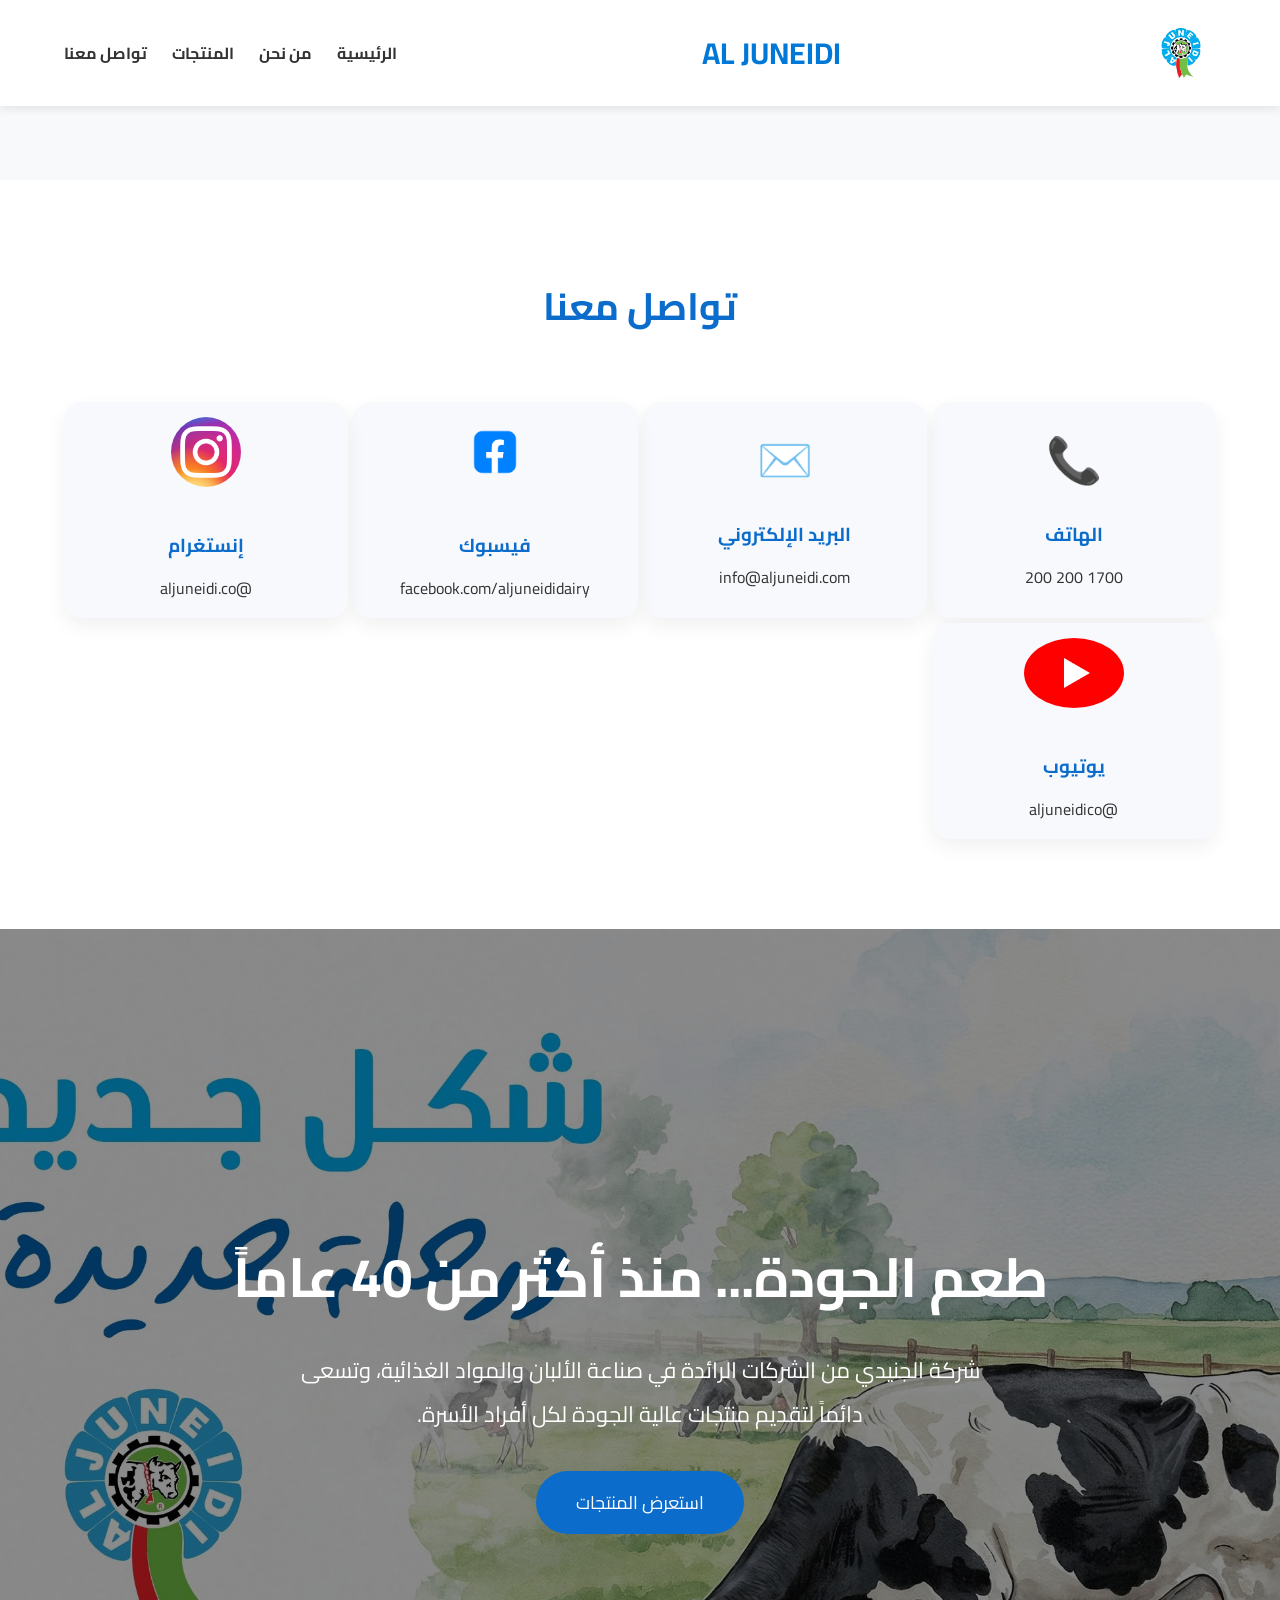
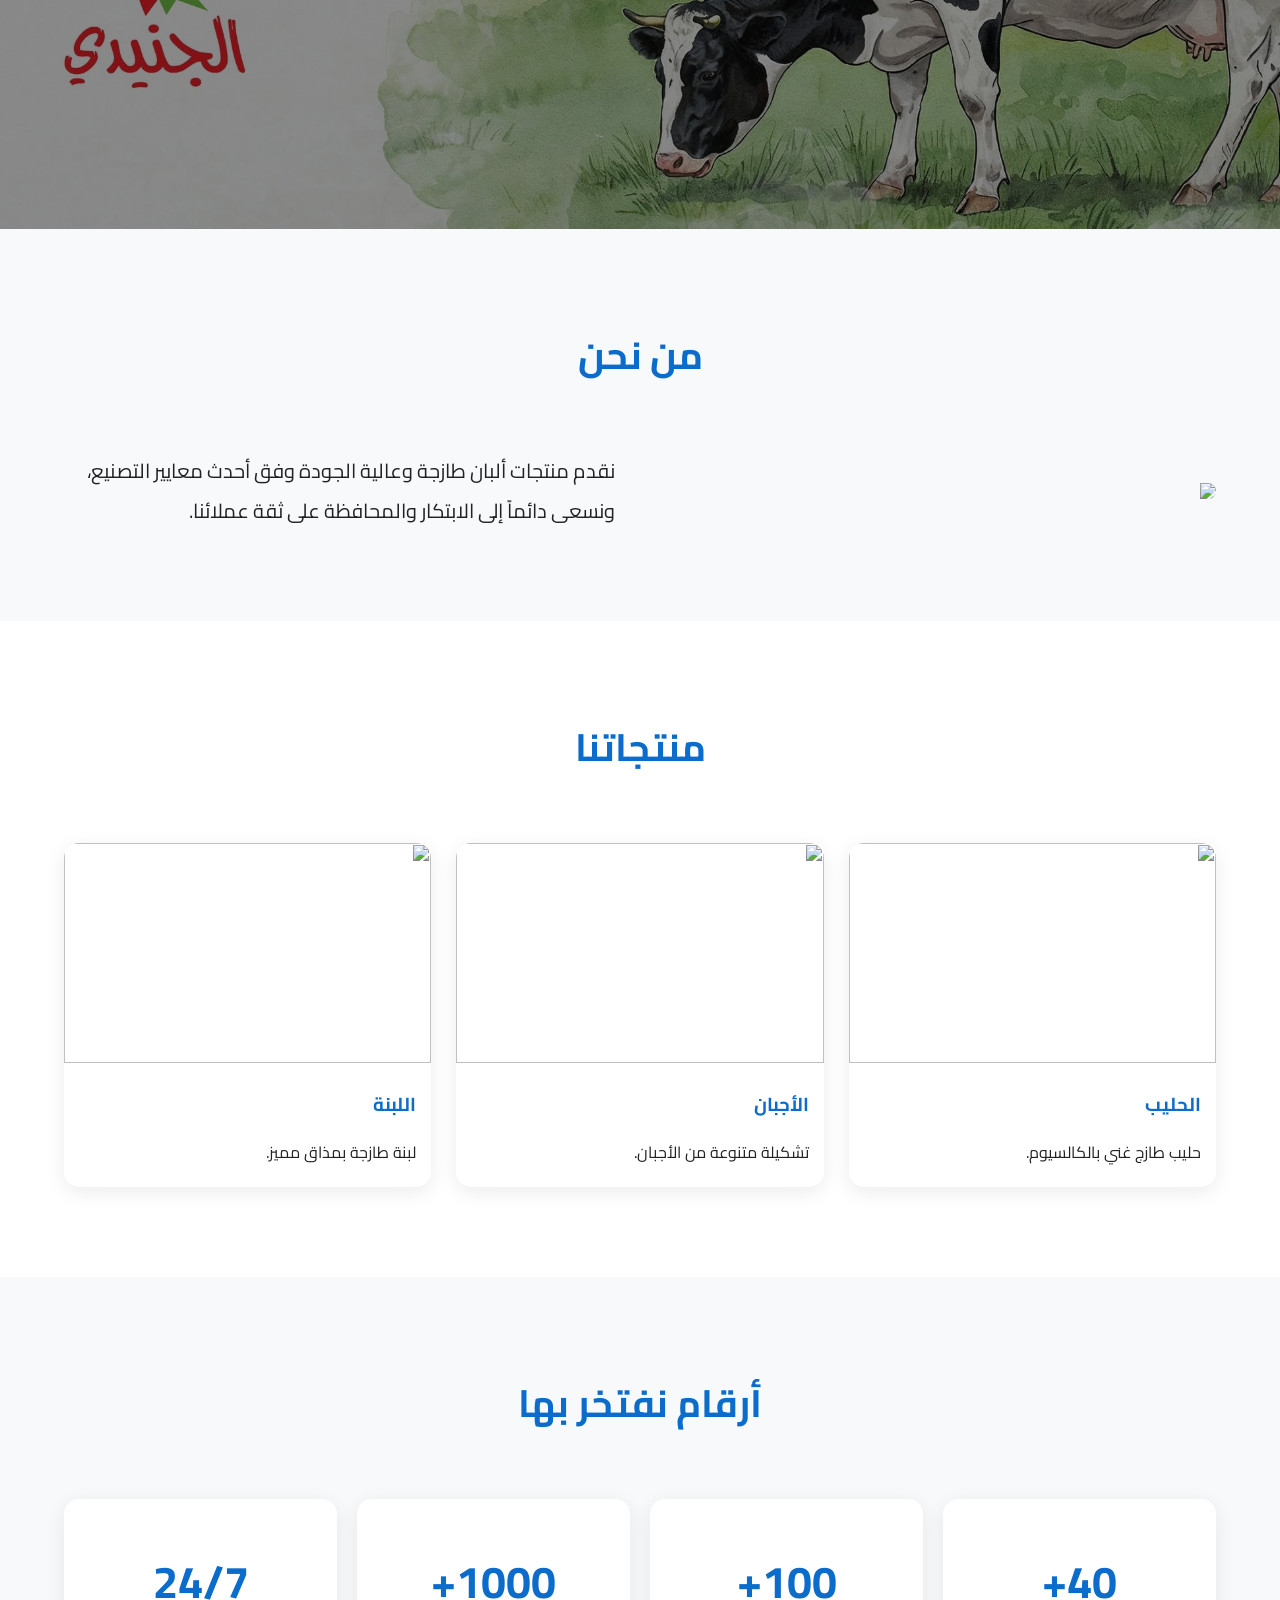
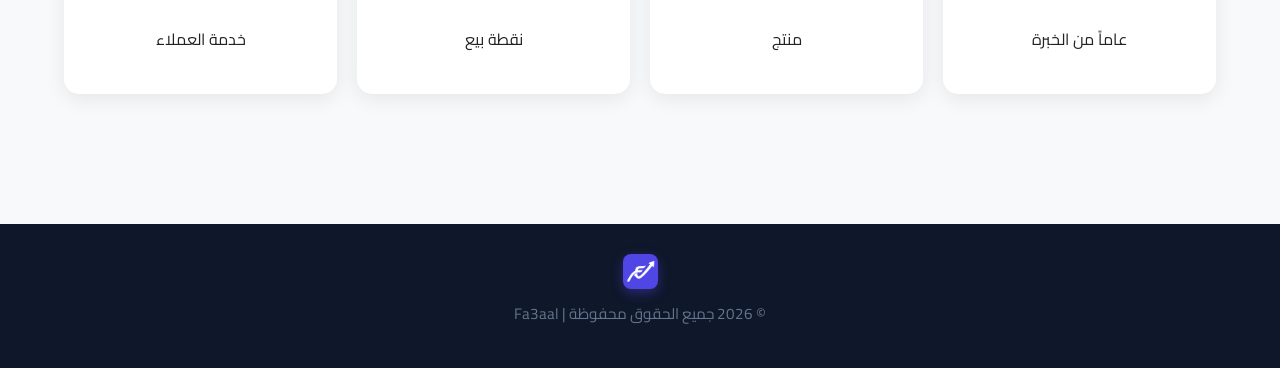
==== pages/Al-Juneidi.html @ 6ff8fcd7 "FA3AAL 1.7 ALJUNEIDI 1.0" ====
<!DOCTYPE html>
<html lang="ar" dir="rtl">

    <head>
        <meta charset="UTF-8">
        <meta name="viewport" content="width=device-width, initial-scale=1.0">
        <title>شركة الجنيدي</title>
        <link rel="icon" href="../images/Al-Juneidi/logo.jpg">
        <link rel="stylesheet" href="../css/Al-Juneidi/style.css">
        <link rel="stylesheet" href="../css/footer.css">
        <script >
            function mainpagebtn() {
                 window.location.href = "../index.html";
            }
        </script>
        <script src="../js/Al-Juneidi/main.js"></script>
        <link href="https://fonts.googleapis.com/css2?family=Cairo:wght@300;400;600;700&display=swap" rel="stylesheet">
    </head>
    <body>
        <header>
            <div class="container">
                <nav>
                    <img src="../images/Al-Juneidi/logo.jpg" alt="AL JUNEIDI Logo" class="logo-boxx">
                <div class="logo">AL JUNEIDI</div>
                    <ul>
                        <li><a href="#" onclick="scrollTocontainer()">الرئيسية</a></li>
                        <li><a href="#" onclick="scrollToabout_section()">من نحن</a></li>
                        <li><a href="#" onclick="scrollToproducts_section()">المنتجات</a></li>
                        <li><a href="#" onclick="scrollTocontact()">تواصل معنا</a></li>
                    </ul>
                </nav>
            </div>
        </header>
        <section class="gap">
            
        </section>
        <section id="contact" class="contact">
            <div class="container">
                <h2 class="title">تواصل معنا</h2>
                <div class="contact-grid">
                    <div class="contact-card">
                        <div class="icon">📞</div>
                        <h3>الهاتف</h3>
                        <p><a href="tel:1700200200">1700 200 200</a></p>
                    </div>
                    <div class="contact-card">
                        <div class="icon">✉️</div>
                        <h3>البريد الإلكتروني</h3>
                        <p><a href="mailto:info@aljuneidi.com">info@aljuneidi.com</a></p>
                    </div>
                    <div class="contact-card">
                            <a href="https://www.facebook.com/aljuneididairy" target="_blank">

                        <div class="icon">
                        <img class="logo-boxx" src="../icons/Facebook_icon.webp" alt="فيسبوك">
                        </div>
                        <h3>فيسبوك</h3>
                        <p>
                                facebook.com/aljuneididairy
                            </a>
                        </p>
                    </div>
                    <div class="contact-card">
                            <a href="https://www.instagram.com/aljuneidi.co" target="_blank">

                        <div class="icon">
                        <img class="logo-boxx" src="../icons/Instagram_icon.png" alt="إنستغرام">
                        </div>
                        <h3>إنستغرام</h3>
                        <p>
                                @aljuneidi.co
                            </a>
                        </p>
                    </div>
                    <div class="contact-card">
                            <a href="https://www.youtube.com/@aljuneidico" target="_blank">
                        <div class="icon">
                        <img class="logo-boxx" src="../icons/YouTube.svg.webp" alt="يوتيوب">
                        </div>
                        <h3>يوتيوب</h3>
                        <p>
                                @aljuneidico
                            </a>
                        </p>
                    </div>
                </div>
            </div>
        </section>
        <section class="hero">
            <div>
                <h1>طعم الجودة... منذ أكثر من 40 عاماً</h1>
                <p>
                شركة الجنيدي من الشركات الرائدة في صناعة الألبان والمواد الغذائية،
                وتسعى دائماً لتقديم منتجات عالية الجودة لكل أفراد الأسرة.
                </p>
                <a class="btn" onclick="scrollToproducts_section()">استعرض المنتجات</a>
            </div>
        </section>
        <section>
            <div class="container about-section">
            <h2 class="title">من نحن</h2>
                <div class="about">
                    <img src="https://images.unsplash.com/photo-1500595046743-cd271d694d30?auto=format&fit=crop&w=900&q=80">
                    <p>
                    نقدم منتجات ألبان طازجة وعالية الجودة وفق أحدث معايير التصنيع،
                    ونسعى دائماً إلى الابتكار والمحافظة على ثقة عملائنا.
                    </p>
                </div>
            </div>
        </section>
        <section style="background:white">
            <div class="container products-section">
            <h2 class="title">منتجاتنا</h2>
                <div class="cards">
                    <div class="card">
                        <img src="https://images.unsplash.com/photo-1550583724-b2692b85b150?auto=format&fit=crop&w=700&q=80">
                        <h3>الحليب</h3>
                        <p>حليب طازج غني بالكالسيوم.</p>
                    </div>
                    <div class="card">
                        <img src="https://images.unsplash.com/photo-1488477181946-6428a0291777?auto=format&fit=crop&w=700&q=80">
                        <h3>الأجبان</h3>
                        <p>تشكيلة متنوعة من الأجبان.</p>
                    </div>
                    <div class="card">
                        <img src="https://images.unsplash.com/photo-1571212515416-fef01fc43637?auto=format&fit=crop&w=700&q=80">
                        <h3>اللبنة</h3>
                        <p>لبنة طازجة بمذاق مميز.</p>
                    </div>
                </div>
            </div>
        </section>
        <section>
            <div class="container">
            <h2 class="title">أرقام نفتخر بها</h2>
                <div class="stats">
                    <div class="stat">
                        <h2>40+</h2>
                        <p>عاماً من الخبرة</p>
                    </div>
                    <div class="stat">
                        <h2>100+</h2>
                        <p>منتج</p>
                    </div>
                    <div class="stat">
                        <h2>1000+</h2>
                        <p>نقطة بيع</p>
                    </div>
                    <div class="stat">
                        <h2>24/7</h2>
                        <p>خدمة العملاء</p>
                    </div>
                </div>
            </div>
        </section>
        <footer class="site-footer">
            <div onclick="mainpagebtn()" class="footer-logo">
                <img  src="../icons/‏‏logo-white.png" alt="Fa3aal Logo" class="logo-box footer-logo-box">
            </div>
            <p data-i18n="footerText" class="footerText">© 2026 جميع الحقوق محفوظة | Fa3aal</p>
        </footer>
    </body>
</html>
---- css/Al-Juneidi/style.css ----
*{
    margin:0;
    padding:0;
    box-sizing:border-box;
    font-family:'Cairo',sans-serif;
}

body{
    background:#f8f9fb;
    color:#222;
}

header{
    position:fixed;
    width:100%;
    top:0;
    background:white;
    box-shadow:0 2px 10px rgba(0,0,0,.1);
    z-index:1000;
}

.container{
    width:90%;
    max-width:1200px;
    margin:auto;
}

nav{
    display:flex;
    justify-content:space-between;
    align-items:center;
    padding:18px 0;
}
.gap{
    height: -20px;
}

.logo{
    font-size:30px;
    font-weight:bold;
    color:#0078d7;
    align-items: flex-start;
}
.logo-boxx{
    width: 70x;
    height: 70px;
    border-radius: 50%;
    object-fit: cover;
}

nav ul{
    display:flex;
    list-style:none;
    gap:25px;
}

nav a{
    text-decoration:none;
    color:#333;
    font-weight:bold;
    transition:.3s;
}

nav a:hover{
    color:#0078d7;
}

.hero{
    height:100vh;
    background:
    linear-gradient(rgba(0,0,0,.45),rgba(0,0,0,.45)),
    url(../../images/Al-Juneidi/hero.jpg);
    background-size:cover;
    background-position:center;
    display:flex;
    justify-content:center;
    align-items:center;
    text-align:center;
    color:white;
}

.hero h1{
    font-size:55px;
    margin-bottom:20px;
}

.hero p{
    font-size:22px;
    max-width:700px;
    margin:auto;
    line-height:2;
}

.btn{
    display:inline-block;
    margin-top:35px;
    padding:15px 40px;
    background:#0b6ccb;
    color:white;
    border-radius:40px;
    text-decoration:none;
    font-size:18px;
    transition:.3s;
}

.btn:hover{
    background:#04539f;
}

section{
    padding:90px 0;
}

.title{
    text-align:center;
    font-size:38px;
    margin-bottom:60px;
    color:#0b6ccb;
}

.about{
    display:grid;
    grid-template-columns:repeat(auto-fit,minmax(350px,1fr));
    gap:50px;
    align-items:center;
}

.about img{
    width:100%;
    border-radius:15px;
}

.about p{
    font-size:20px;
    line-height:2;
}

.cards{
    display:grid;
    grid-template-columns:repeat(auto-fit,minmax(250px,1fr));
    gap:25px;
}

.card{
    background:white;
    border-radius:15px;
    overflow:hidden;
    box-shadow:0 5px 20px rgba(0,0,0,.08);
    transition:.4s;
}

.card:hover{
    transform:translateY(-10px);
}

.card img{
    width:100%;
    height:220px;
    object-fit:cover;
}

.card h3{
    padding:15px;
    color:#0b6ccb;
}

.card p{
    padding:0 15px 20px;
}

.stats{
    display:grid;
    grid-template-columns:repeat(auto-fit,minmax(200px,1fr));
    gap:20px;
    text-align:center;
}

.stat{
    background:white;
    padding:40px;
    border-radius:15px;
    box-shadow:0 5px 20px rgba(0,0,0,.08);
}

.stat h2{
    font-size:45px;
    color:#0b6ccb;
}

.contact{
    background:#ffffff;
    padding:90px 0;
}

.contact-grid{
    display:grid;
    grid-template-columns:repeat(auto-fit,minmax(230px,1fr));
    gap:5px;
}

.contact-card{
    background:#f7f9fc;
    border-radius:18px;
    padding:15px;
    text-align:center;
    transition:.3s;
    box-shadow:0 8px 20px rgba(0,0,0,.06);
}

.contact-card:hover{
    transform:translateY(-8px);
    box-shadow:0 15px 35px rgba(11,108,203,.15);
}

.contact-card .icon{
    font-size:45px;
    margin-bottom:15px;
}

.contact-card h3{
    color:#0b6ccb;
    margin-bottom:10px;
}

.contact-card a{
    color:#333;
    text-decoration:none;
    word-break:break-word;
}

.contact-card a:hover{
    color:#0b6ccb;
}
---- css/footer.css ----
.site-footer {
            padding: 30px 10% 40px;
            text-align: center;
            border-top: 1px solid var(--border);
            margin-top: 40px;
            background: #0f172a;
        }

        .footer-logo {
            display: flex;
            justify-content: center;
            margin-bottom: 10px;
        }

        .footer-logo-box {
            width: 42px;
            height: 42px;

        }

        .site-footer p {
            color: #64748b;
            font-size: 0.95rem;
        }
                .logo-box {
            background: #4f46e5;
            color: white;
            width: 35px;
            height: 35px;
            display: flex;
            align-items: center;
            justify-content: center;
            border-radius: 8px;
            box-shadow: 0 4px 12px rgba(79, 70, 229, 0.4);
        }
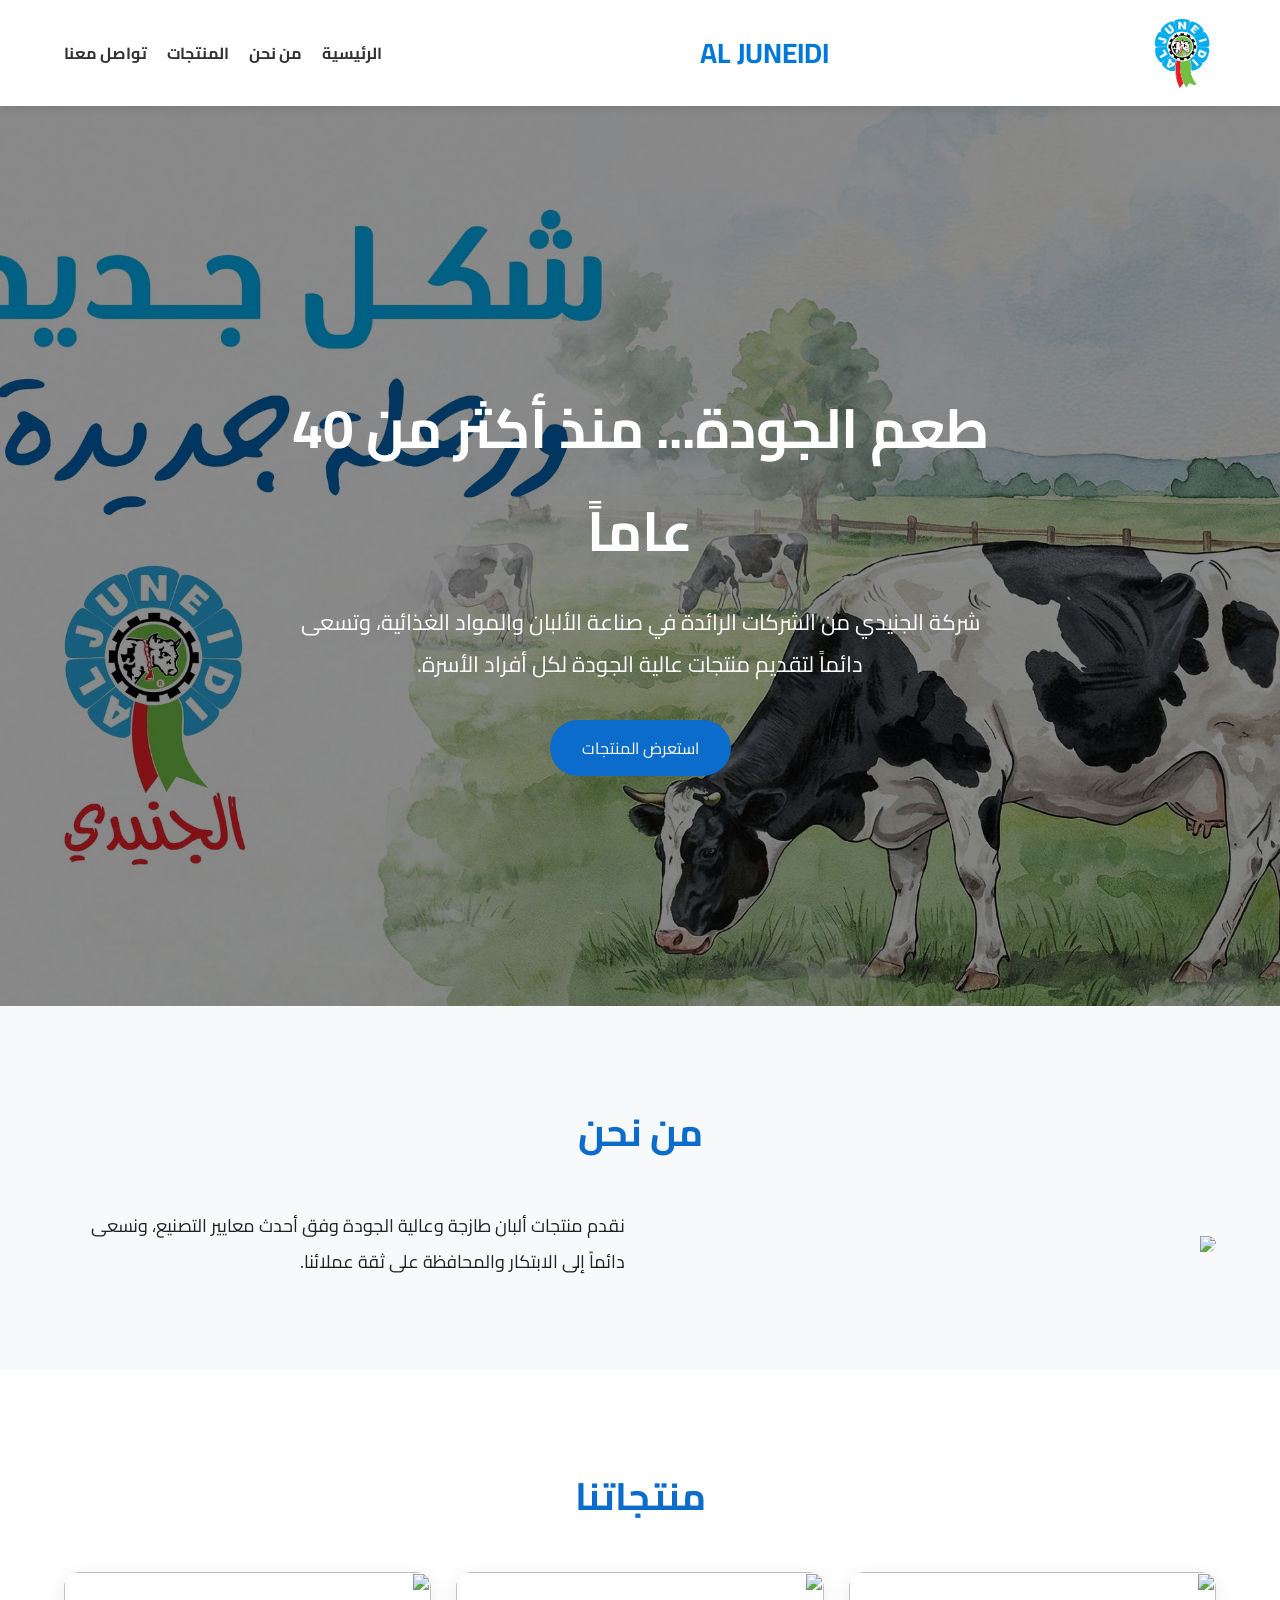
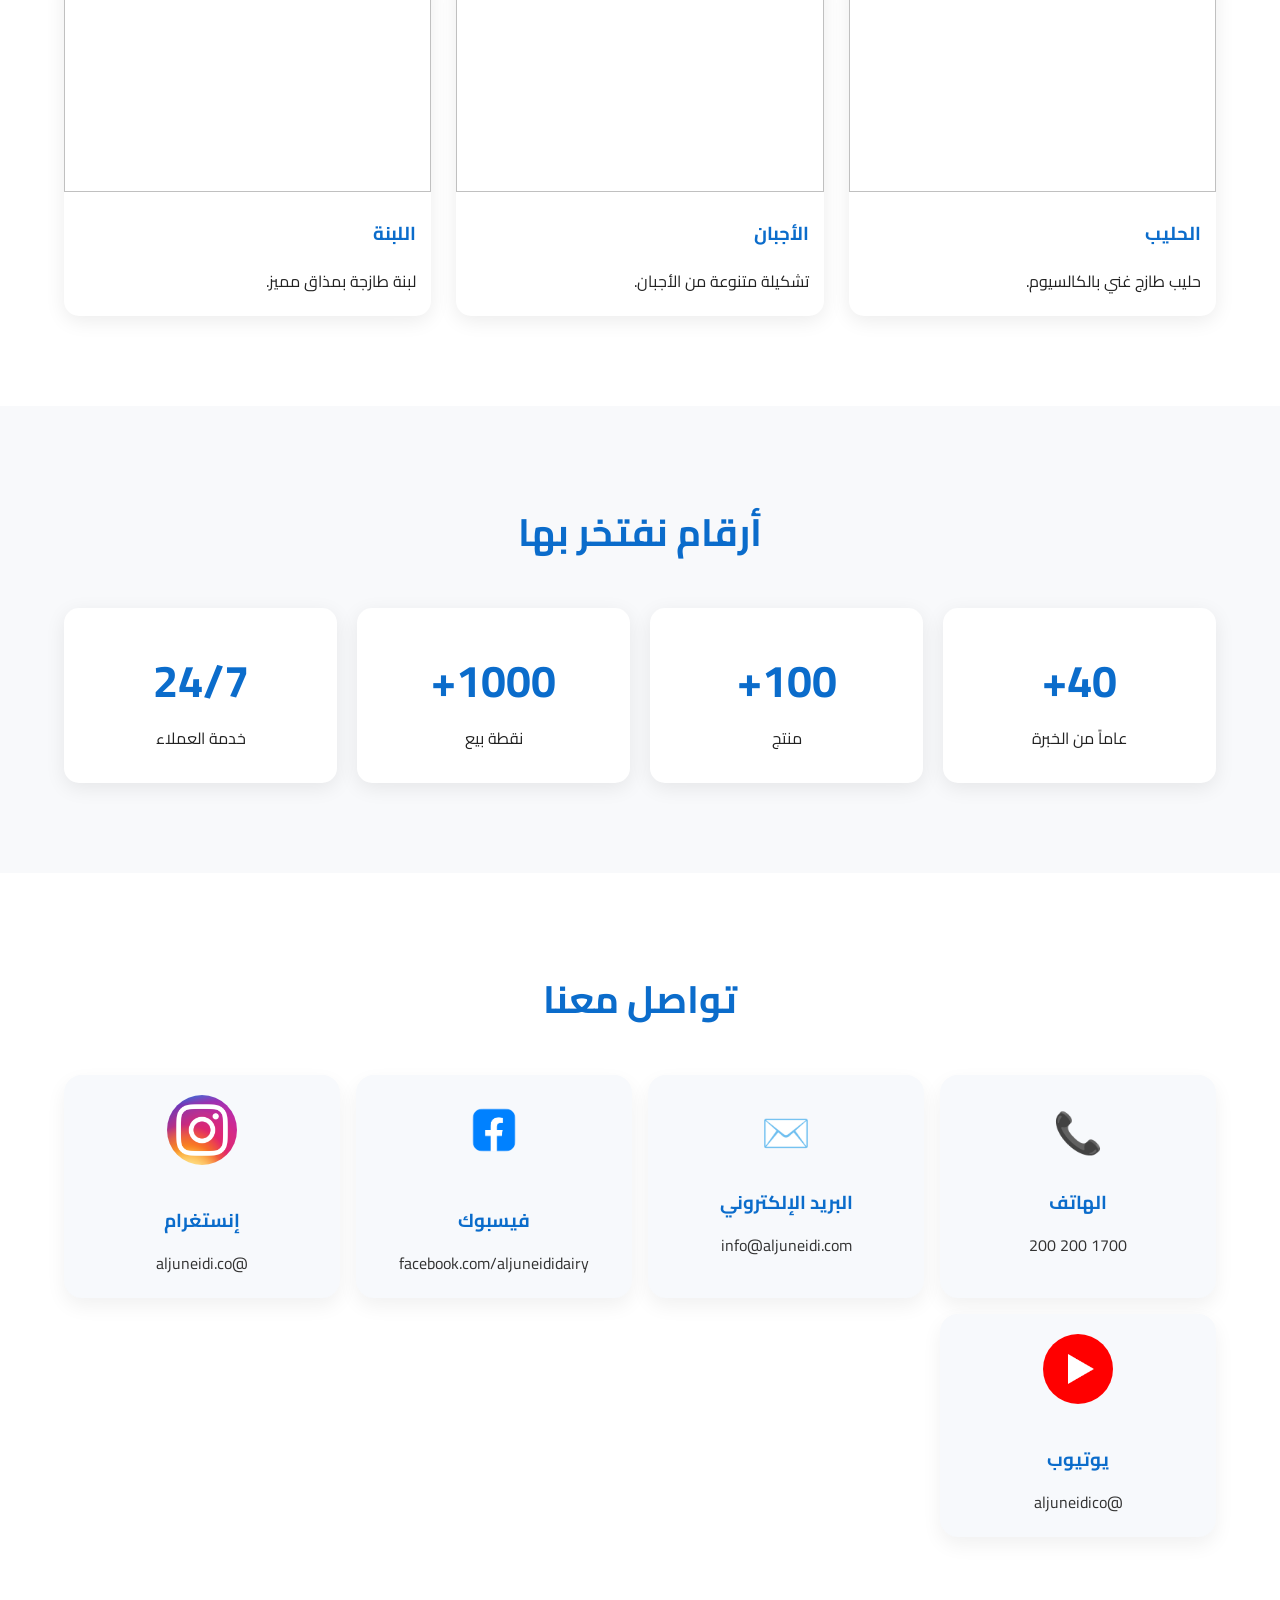
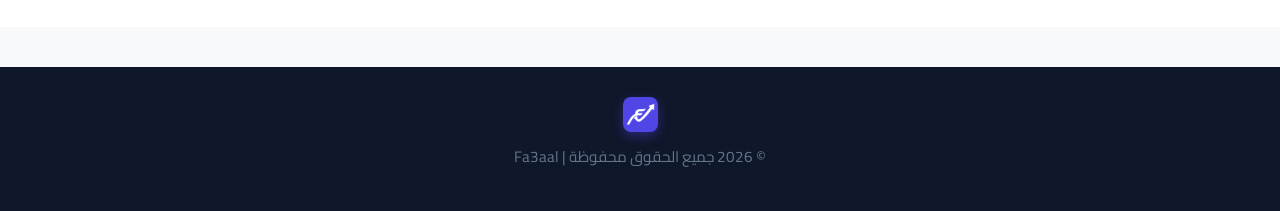
==== commit e2c45449: "FA3AAL 1.7 ALJUNEIDI 1.1" ====
--- a/pages/Al-Juneidi.html
+++ b/pages/Al-Juneidi.html
@@ -21,82 +21,27 @@
             <div class="container">
                 <nav>
                     <img src="../images/Al-Juneidi/logo.jpg" alt="AL JUNEIDI Logo" class="logo-boxx">
-                <div class="logo">AL JUNEIDI</div>
+                    <div class="logo">AL JUNEIDI</div>
                     <ul>
-                        <li><a href="#" onclick="scrollTocontainer()">الرئيسية</a></li>
-                        <li><a href="#" onclick="scrollToabout_section()">من نحن</a></li>
-                        <li><a href="#" onclick="scrollToproducts_section()">المنتجات</a></li>
-                        <li><a href="#" onclick="scrollTocontact()">تواصل معنا</a></li>
+                        <li><a href="#" onclick="scrollToHome()">الرئيسية</a></li>
+                        <li><a href="#" onclick="scrollToAbout()">من نحن</a></li>
+                        <li><a href="#" onclick="scrollToProducts()">المنتجات</a></li>
+                        <li><a href="#" onclick="scrollToContact()">تواصل معنا</a></li>
                     </ul>
                 </nav>
             </div>
         </header>
-        <section class="gap">
-            
-        </section>
-        <section id="contact" class="contact">
-            <div class="container">
-                <h2 class="title">تواصل معنا</h2>
-                <div class="contact-grid">
-                    <div class="contact-card">
-                        <div class="icon">📞</div>
-                        <h3>الهاتف</h3>
-                        <p><a href="tel:1700200200">1700 200 200</a></p>
-                    </div>
-                    <div class="contact-card">
-                        <div class="icon">✉️</div>
-                        <h3>البريد الإلكتروني</h3>
-                        <p><a href="mailto:info@aljuneidi.com">info@aljuneidi.com</a></p>
-                    </div>
-                    <div class="contact-card">
-                            <a href="https://www.facebook.com/aljuneididairy" target="_blank">
-
-                        <div class="icon">
-                        <img class="logo-boxx" src="../icons/Facebook_icon.webp" alt="فيسبوك">
-                        </div>
-                        <h3>فيسبوك</h3>
-                        <p>
-                                facebook.com/aljuneididairy
-                            </a>
-                        </p>
-                    </div>
-                    <div class="contact-card">
-                            <a href="https://www.instagram.com/aljuneidi.co" target="_blank">
-
-                        <div class="icon">
-                        <img class="logo-boxx" src="../icons/Instagram_icon.png" alt="إنستغرام">
-                        </div>
-                        <h3>إنستغرام</h3>
-                        <p>
-                                @aljuneidi.co
-                            </a>
-                        </p>
-                    </div>
-                    <div class="contact-card">
-                            <a href="https://www.youtube.com/@aljuneidico" target="_blank">
-                        <div class="icon">
-                        <img class="logo-boxx" src="../icons/YouTube.svg.webp" alt="يوتيوب">
-                        </div>
-                        <h3>يوتيوب</h3>
-                        <p>
-                                @aljuneidico
-                            </a>
-                        </p>
-                    </div>
-                </div>
-            </div>
-        </section>
-        <section class="hero">
+        <section class="hero" id="home">
             <div>
                 <h1>طعم الجودة... منذ أكثر من 40 عاماً</h1>
                 <p>
                 شركة الجنيدي من الشركات الرائدة في صناعة الألبان والمواد الغذائية،
                 وتسعى دائماً لتقديم منتجات عالية الجودة لكل أفراد الأسرة.
                 </p>
-                <a class="btn" onclick="scrollToproducts_section()">استعرض المنتجات</a>
+                <a class="btn" onclick="scrollToProducts(); return false;">استعرض المنتجات</a>
             </div>
         </section>
-        <section>
+        <section id="about">
             <div class="container about-section">
             <h2 class="title">من نحن</h2>
                 <div class="about">
@@ -108,7 +53,7 @@
                 </div>
             </div>
         </section>
-        <section style="background:white">
+        <section id="products" style="background:white">
             <div class="container products-section">
             <h2 class="title">منتجاتنا</h2>
                 <div class="cards">
@@ -153,6 +98,50 @@
                 </div>
             </div>
         </section>
+        <section id="contact" class="contact">
+            <div class="container">
+                <h2 class="title">تواصل معنا</h2>
+                <div class="contact-grid">
+                    <div class="contact-card">
+                        <div class="icon">📞</div>
+                        <h3>الهاتف</h3>
+                        <p><a href="tel:1700200200">1700 200 200</a></p>
+                    </div>
+                    <div class="contact-card">
+                        <div class="icon">✉️</div>
+                        <h3>البريد الإلكتروني</h3>
+                        <p><a href="mailto:info@aljuneidi.com">info@aljuneidi.com</a></p>
+                    </div>
+                    <div class="contact-card">
+                        <a href="https://www.facebook.com/aljuneididairy" target="_blank">
+                            <div class="icon">
+                                <img class="logo-boxx" src="../icons/Facebook_icon.webp" alt="فيسبوك">
+                            </div>
+                            <h3>فيسبوك</h3>
+                            <p>facebook.com/aljuneididairy</p>
+                        </a>
+                    </div>
+                    <div class="contact-card">
+                        <a href="https://www.instagram.com/aljuneidi.co" target="_blank">
+                            <div class="icon">
+                                <img class="logo-boxx" src="../icons/Instagram_icon.png" alt="إنستغرام">
+                            </div>
+                            <h3>إنستغرام</h3>
+                            <p>@aljuneidi.co</p>
+                        </a>
+                    </div>
+                    <div class="contact-card">
+                        <a href="https://www.youtube.com/@aljuneidico" target="_blank">
+                            <div class="icon">
+                                <img class="logo-boxx" src="../icons/YouTube.svg.webp" alt="يوتيوب">
+                            </div>
+                            <h3>يوتيوب</h3>
+                            <p>@aljuneidico</p>
+                        </a>
+                    </div>
+                </div>
+            </div>
+        </section>
         <footer class="site-footer">
             <div onclick="mainpagebtn()" class="footer-logo">
                 <img  src="../icons/‏‏logo-white.png" alt="Fa3aal Logo" class="logo-box footer-logo-box">
--- a/css/Al-Juneidi/style.css
+++ b/css/Al-Juneidi/style.css
@@ -6,15 +6,20 @@
     font-family:'Cairo',sans-serif;
 }
 
+html{
+    scroll-behavior:smooth;
+}
+
 body{
     background:#f8f9fb;
     color:#222;
+    overflow-x:hidden;
 }
 
 header{
-    position:fixed;
+    position:sticky;
+    top:0;
     width:100%;
-    top:0;
     background:white;
     box-shadow:0 2px 10px rgba(0,0,0,.1);
     z-index:1000;
@@ -31,28 +36,28 @@
     justify-content:space-between;
     align-items:center;
     padding:18px 0;
-}
-.gap{
-    height: -20px;
+    gap:12px;
 }
 
 .logo{
-    font-size:30px;
+    font-size:28px;
     font-weight:bold;
     color:#0078d7;
-    align-items: flex-start;
-}
+}
+
 .logo-boxx{
-    width: 70x;
-    height: 70px;
-    border-radius: 50%;
-    object-fit: cover;
+    width:70px;
+    height:70px;
+    border-radius:50%;
+    object-fit:cover;
 }
 
 nav ul{
     display:flex;
     list-style:none;
-    gap:25px;
+    gap:20px;
+    flex-wrap:wrap;
+    justify-content:center;
 }
 
 nav a{
@@ -67,7 +72,7 @@
 }
 
 .hero{
-    height:100vh;
+    min-height:100vh;
     background:
     linear-gradient(rgba(0,0,0,.45),rgba(0,0,0,.45)),
     url(../../images/Al-Juneidi/hero.jpg);
@@ -78,29 +83,34 @@
     align-items:center;
     text-align:center;
     color:white;
+    padding:120px 20px 80px;
+}
+
+.hero > div{
+    max-width:760px;
 }
 
 .hero h1{
-    font-size:55px;
+    font-size:clamp(28px, 7vw, 55px);
     margin-bottom:20px;
 }
 
 .hero p{
-    font-size:22px;
+    font-size:clamp(16px, 3.5vw, 22px);
     max-width:700px;
     margin:auto;
-    line-height:2;
+    line-height:1.9;
 }
 
 .btn{
     display:inline-block;
     margin-top:35px;
-    padding:15px 40px;
+    padding:13px 32px;
     background:#0b6ccb;
     color:white;
     border-radius:40px;
     text-decoration:none;
-    font-size:18px;
+    font-size:16px;
     transition:.3s;
 }
 
@@ -110,35 +120,37 @@
 
 section{
     padding:90px 0;
+    scroll-margin-top:90px;
 }
 
 .title{
     text-align:center;
-    font-size:38px;
-    margin-bottom:60px;
+    font-size:clamp(26px, 5vw, 38px);
+    margin-bottom:40px;
     color:#0b6ccb;
 }
 
 .about{
     display:grid;
-    grid-template-columns:repeat(auto-fit,minmax(350px,1fr));
-    gap:50px;
+    grid-template-columns:repeat(auto-fit,minmax(280px,1fr));
+    gap:30px;
     align-items:center;
 }
 
 .about img{
     width:100%;
     border-radius:15px;
+    display:block;
 }
 
 .about p{
-    font-size:20px;
+    font-size:18px;
     line-height:2;
 }
 
 .cards{
     display:grid;
-    grid-template-columns:repeat(auto-fit,minmax(250px,1fr));
+    grid-template-columns:repeat(auto-fit,minmax(220px,1fr));
     gap:25px;
 }
 
@@ -171,20 +183,20 @@
 
 .stats{
     display:grid;
-    grid-template-columns:repeat(auto-fit,minmax(200px,1fr));
+    grid-template-columns:repeat(auto-fit,minmax(180px,1fr));
     gap:20px;
     text-align:center;
 }
 
 .stat{
     background:white;
-    padding:40px;
+    padding:30px 20px;
     border-radius:15px;
     box-shadow:0 5px 20px rgba(0,0,0,.08);
 }
 
 .stat h2{
-    font-size:45px;
+    font-size:clamp(28px, 6vw, 45px);
     color:#0b6ccb;
 }
 
@@ -195,14 +207,14 @@
 
 .contact-grid{
     display:grid;
-    grid-template-columns:repeat(auto-fit,minmax(230px,1fr));
-    gap:5px;
+    grid-template-columns:repeat(auto-fit,minmax(220px,1fr));
+    gap:16px;
 }
 
 .contact-card{
     background:#f7f9fc;
     border-radius:18px;
-    padding:15px;
+    padding:20px 15px;
     text-align:center;
     transition:.3s;
     box-shadow:0 8px 20px rgba(0,0,0,.06);
@@ -214,7 +226,7 @@
 }
 
 .contact-card .icon{
-    font-size:45px;
+    font-size:40px;
     margin-bottom:15px;
 }
 
@@ -231,4 +243,57 @@
 
 .contact-card a:hover{
     color:#0b6ccb;
+}
+
+@media (max-width: 768px){
+    nav{
+        flex-direction:column;
+        align-items:center;
+        padding:14px 0;
+    }
+
+    nav ul{
+        gap:10px 14px;
+    }
+
+    .logo{
+        font-size:24px;
+    }
+
+    .hero{
+        padding:110px 16px 70px;
+    }
+
+    section{
+        padding:70px 0;
+    }
+
+    .about p,
+    .card p{
+        font-size:16px;
+    }
+}
+
+@media (max-width: 480px){
+    .container{
+        width:94%;
+    }
+
+    .logo-boxx{
+        width:56px;
+        height:56px;
+    }
+
+    nav ul{
+        font-size:14px;
+    }
+
+    .btn{
+        width:100%;
+        text-align:center;
+    }
+
+    .contact-card{
+        padding:18px 12px;
+    }
 }
